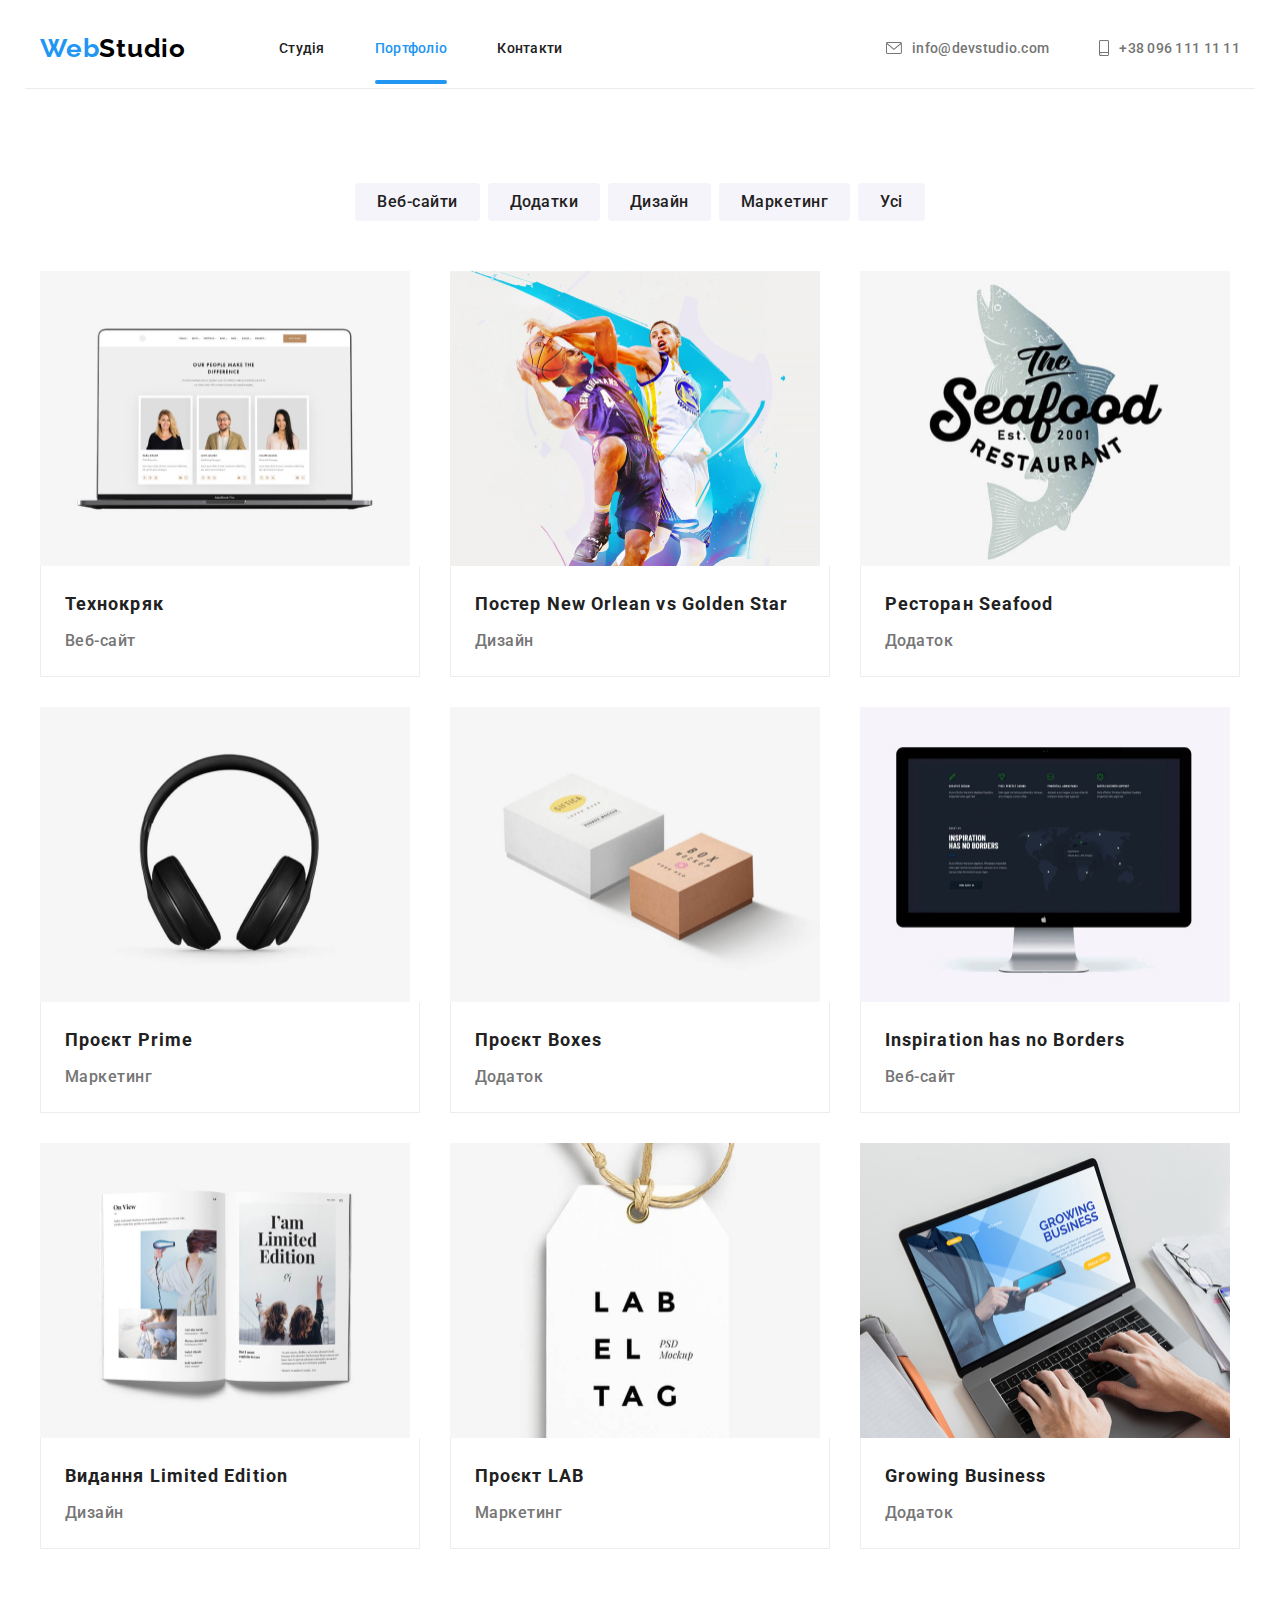
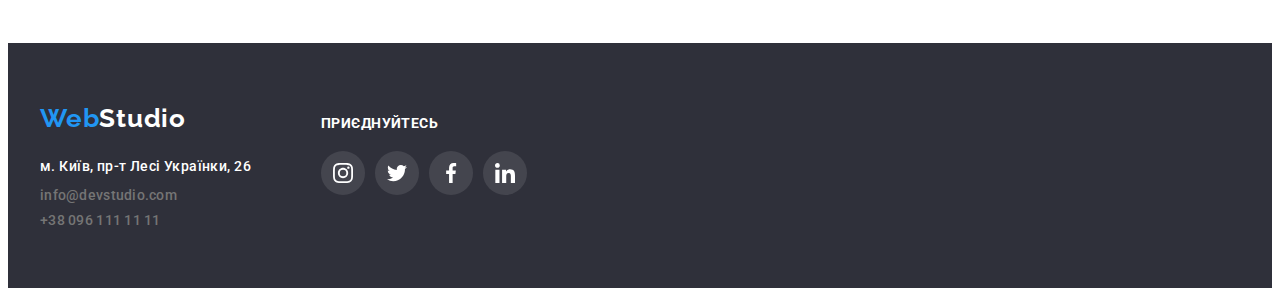
==== portfolio.html @ 2f26e090 "start hw6" ====
<!DOCTYPE html>
<html lang="uk">
  <head>
    <meta charset="UTF-8" />
    <meta http-equiv="X-UA-Compatible" content="IE=edge" />
    <meta name="viewport" content="width=device-width, initial-scale=1.0" />
    <title>Poкtfolio</title>
    <!-- Fonts -->
    <link rel="preconnect" href="https://fonts.googleapis.com" />
    <link rel="preconnect" href="https://fonts.gstatic.com" crossorigin />
    <link
      href="https://fonts.googleapis.com/css2?family=Raleway:wght@700&family=Roboto:wght@400;500;700;900&display=swap"
      rel="stylesheet"
    />
    <!-- Modern-normalize -->
    <link
      rel="stylesheet"
      href="https://cdnjs.cloudflare.com/ajax/libs/modern-normalize/1.1.0/modern-normalize.min.css"
      integrity="sha512-wpPYUAdjBVSE4KJnH1VR1HeZfpl1ub8YT/NKx4PuQ5NmX2tKuGu6U/JRp5y+Y8XG2tV+wKQpNHVUX03MfMFn9Q=="
      crossorigin="anonymous"
      referrerpolicy="no-referrer"
    />
    <!-- Custom styles -->
    <link rel="stylesheet" href="./css/styles.css" />
  </head>
  <body class="page">
    <header class="header">
      <div class="container header-container">
        <a class="link header-link" href="./index.html"
          ><span class="logo-first-color">Web</span><span class="logo-second-color">Studio</span>
        </a>
        <nav class="main-nav">
          <ul class="list header-nav-list">
            <li class="list-item">
              <a class="link" href="./index.html">Студія</a>
            </li>
            <li class="list-item">
              <a class="link current" href="./portfolio.html">Портфоліо</a>
            </li>
            <li class="list-item">
              <a class="link contacts" href="./index.html">Контакти</a>
            </li>
          </ul>
        </nav>
        <ul class="list header-list">
          <li>
            <a class="address-link" href="mailto:info@devstudio.com">
              <svg class="contacts-icon" width="16" height="12">
                <use href="./imeges/icons.svg#icon-envelope"></use>
              </svg>
              info@devstudio.com</a
            >
          </li>
          <li>
            <a class="address-link" href="tel:+380961111111">
              <svg class="contacts-icon" width="10" height="16">
                <use href="./imeges/icons.svg#icon-smartphone"></use>
              </svg>
              +38 096 111 11 11</a
            >
          </li>
        </ul>
      </div>
    </header>
    <main>
      <!--title section-->
      <section class="section projects">
        <div class="container">
          <h1 class="filtrs-title">Projects</h1>
          <ul class="list container-filtrs">
            <li class="filtrs-item">
              <button class="filtrs-btn" type="button">Веб-сайти</button>
            </li>
            <li class="filtrs-item">
              <button class="filtrs-btn" type="button">Додатки</button>
            </li>
            <li class="filtrs-item">
              <button class="filtrs-btn" type="button">Дизайн</button>
            </li>
            <li class="filtrs-item">
              <button class="filtrs-btn" type="button">Маркетинг</button>
            </li>
            <li class="filtrs-item">
              <button class="filtrs-btn" type="button">Усі</button>
            </li>
          </ul>
          <ul class="list container-project">
            <li class="project-item">
              <a class="link project-link" href="./portfolio.html">
                <div class="project-thumb">
                  <img
                  class="project-img"
                  src="./imeges/portfolio/img1.jpg"
                  alt=""
                  width="370"
                  height="295"
                  />
                  <div class="overlay">
                    <p class="overlay-desc">
                      Ресурс пропонує комплексні пропозиції з різним рівнем функціоналу та сервісів. 
                      Все це дозволить відвідувачу отримати вичерпні відомості про компанію чи приватну особу.
                    </p>
                  </div>
                  </div>
                <div class="under-img">
                  <h2 class="project-name">Технокряк</h2>
                  <p class="project-filtr">Веб-сайт</p>
                </div>
              </a>
            </li>
            <li class="project-item">
              <a class="link project-link" href="./portfolio.html">
                <div class="project-thumb">
                <img
                  class="project-img"
                  src="./imeges/portfolio/img2.jpg"
                  alt=""
                  width="370"
                  height="295"
                />
                <div class="overlay">
                  <p class="overlay-desc">
                    Ресурс пропонує комплексні пропозиції з різним рівнем функціоналу та сервісів. 
                    Все це дозволить відвідувачу отримати вичерпні відомості про компанію чи приватну особу.
                  </p>
                </div>
               </div>
                <div class="under-img">
                  <h2 class="project-name">Постер New Orlean vs Golden Star</h2>
                  <p class="project-filtr">Дизайн</p>
                </div>
              </a>
            </li>
            <li class="project-item">
              <a class="link project-link" href="./portfolio.html">
                <div class="project-thumb">
                <img
                  class="project-img"
                  src="./imeges/portfolio/img3.jpg"
                  alt=""
                  width="370"
                  height="295"
                />
                <div class="overlay">
                  <p class="overlay-desc">
                    Ресурс пропонує комплексні пропозиції з різним рівнем функціоналу та сервісів. 
                    Все це дозволить відвідувачу отримати вичерпні відомості про компанію чи приватну особу.
                  </p>
                </div>
              </div>
                <div class="under-img">
                  <h2 class="project-name">Ресторан Seafood</h2>
                  <p class="project-filtr">Додаток</p>
                </div>
              </a>
            </li>
            <li class="project-item">
              <a class="link project-link" href="./portfolio.html">
                <div class="project-thumb">
                <img
                  class="project-img"
                  src="./imeges/portfolio/img4.jpg"
                  alt=""
                  width="370"
                  height="295"
                />
                <div class="overlay">
                  <p class="overlay-desc">
                    Ресурс пропонує комплексні пропозиції з різним рівнем функціоналу та сервісів. 
                    Все це дозволить відвідувачу отримати вичерпні відомості про компанію чи приватну особу.
                  </p>
                </div>
              </div>
                <div class="under-img">
                  <h2 class="project-name">Проєкт Prime</h2>
                  <p class="project-filtr">Маркетинг</p>
                </div>
              </a>
            </li>
            <li class="project-item">
              <a class="link project-link" href="./portfolio.html">
                <div class="project-thumb">
                <img
                  class="project-img"
                  src="./imeges/portfolio/img5.jpg"
                  alt=""
                  width="370"
                  height="295"
                />
                <div class="overlay">
                  <p class="overlay-desc">
                    Ресурс пропонує комплексні пропозиції з різним рівнем функціоналу та сервісів. 
                    Все це дозволить відвідувачу отримати вичерпні відомості про компанію чи приватну особу.
                  </p>
                </div>
              </div>
                <div class="under-img">
                  <h2 class="project-name">Проєкт Boxes</h2>
                  <p class="project-filtr">Додаток</p>
                </div>
              </a>
            </li>
            <li class="project-item">
              <a class="link project-link" href="./portfolio.html">
                <div class="project-thumb">
                <img
                  class="project-img"
                  src="./imeges/portfolio/img6.jpg"
                  alt=""
                  width="370"
                  height="295"
                />
                <div class="overlay">
                  <p class="overlay-desc">
                    Ресурс пропонує комплексні пропозиції з різним рівнем функціоналу та сервісів. 
                    Все це дозволить відвідувачу отримати вичерпні відомості про компанію чи приватну особу.
                  </p>
                </div>
              </div>
                <div class="under-img">
                  <h2 class="project-name">Inspiration has no Borders</h2>
                  <p class="project-filtr">Веб-сайт</p>
                </div>
              </a>
            </li>
            <li class="project-item">
              <a class="link project-link" href="./portfolio.html">
                <div class="project-thumb">
                <img
                  class="project-img"
                  src="./imeges/portfolio/img7.jpg"
                  alt=""
                  width="370"
                  height="295"
                />
                <div class="overlay">
                  <p class="overlay-desc">
                    Ресурс пропонує комплексні пропозиції з різним рівнем функціоналу та сервісів. 
                    Все це дозволить відвідувачу отримати вичерпні відомості про компанію чи приватну особу.
                  </p>
                </div>
              </div>
                <div class="under-img">
                  <h2 class="project-name">Видання Limited Edition</h2>
                  <p class="project-filtr">Дизайн</p>
                </div>
              </a>
            </li>
            <li class="project-item">
              <a class="link project-link" href="./portfolio.html">
                <div class="project-thumb">
                <img
                  class="project-img"
                  src="./imeges/portfolio/img8.jpg"
                  alt=""
                  width="370"
                  height="295"
                />
                <div class="overlay">
                  <p class="overlay-desc">
                    Ресурс пропонує комплексні пропозиції з різним рівнем функціоналу та сервісів. 
                    Все це дозволить відвідувачу отримати вичерпні відомості про компанію чи приватну особу.
                  </p>
                </div>
              </div>
                <div class="under-img">
                  <h2 class="project-name">Проєкт LAB</h2>
                  <p class="project-filtr">Маркетинг</p>
                </div>
              </a>
            </li>
            <li class="project-item">
              <a class="link project-link" href="./portfolio.html">
                <div class="project-thumb">
                <img
                  class="project-img"
                  src="./imeges/portfolio/img9.jpg"
                  alt=""
                  width="370"
                  height="295"
                />
                <div class="overlay">
                  <p class="overlay-desc">
                    Ресурс пропонує комплексні пропозиції з різним рівнем функціоналу та сервісів. 
                    Все це дозволить відвідувачу отримати вичерпні відомості про компанію чи приватну особу.
                  </p>
                </div>
              </div>
                <div class="under-img">
                  <h2 class="project-name">Growing Business</h2>
                  <p class="project-filtr">Додаток</p>
                </div>
              </a>
            </li>
          </ul>
        </div>
      </section>
    </main>

    <!--Нижній блок-->
    
    <footer class="footer">
      <div class="container footer-info">
        <div class="first-column">
          <a class="link" href="./index.html"
            ><span class="logo-first-color">Web</span
            ><span class="logo-sec-col-footer">Studio</span></a
          >
          <address class="container-address" style="font-style: normal">
            <ul class="list">
              <li class="address-link">
                <a
                  class="link address"
                  href="https://goo.gl/maps/CPtrU1FHBa2aNyZL9"
                  target="_blank"
                  rel="noopener noreferrer"
                  >м. Київ, пр-т Лесі Українки, 26</a
                >
              </li>
              <li class="address-item">
                <a class="address-link" href="mailto:info@devstudio.com">info@devstudio.com</a>
              </li>
              <li class="address-item">
                <a class="address-link" href="tel:+380961111111">+38 096 111 11 11</a>
              </li>
            </ul>
          </address>
        </div>
        <div class="social-icons-footer">
          <h3 class="under-social-icons">Приєднуйтесь</h3>
          <ul class="ft-social-list list">
            <li class="ft-social-item">
              <a
                class="ft-social-link link"
                href="https://www.instagram.com"
                target="_blank"
                rel="noopener noreferrer"
                aria-label="Instagram"
              >
                <svg class="ft-social-icon" width="20" height="20">
                  <use href="./imeges/icons.svg#icon-instagram"></use>
                </svg>
              </a>
            </li>
            <li class="social-item">
              <a
                class="ft-social-link link"
                href="https://twitter.com/"
                target="_blank"
                rel="noopener noreferrer"
                aria-label="Instagram"
              >
                <svg class="ft-social-icon" width="20" height="20">
                  <use href="./imeges/icons.svg#icon-twitter"></use>
                </svg>
              </a>
            </li>
            <li class="social-item">
              <a
                class="ft-social-link link"
                href="https://facebook.com/"
                target="_blank"
                rel="noopener noreferrer"
                aria-label="Instagram"
              >
                <svg class="ft-social-icon" width="20" height="20">
                  <use href="./imeges/icons.svg#icon-facebook"></use>
                </svg>
              </a>
            </li>
            <li class="social-item">
              <a
                class="ft-social-link link"
                href="https://www.linkedin.com"
                target="_blank"
                rel="noopener noreferrer"
                aria-label="Instagram"
              >
                <svg class="ft-social-icon" width="20" height="20">
                  <use href="./imeges/icons.svg#icon-linkedin"></use>
                </svg>
              </a>
            </li>
          </ul>
        </div>
      </div>
    </footer>
  </body>
</html>
---- css/styles.css ----
:root {
  /* Fonts */
  --main-font: 'Roboto', sans-serif;
  --secondary-font: 'Raleway', sans-serif;

  /* colors */
  --main-txt-cl: #212121;
  --light-txt-cl: #757575;
  --other-txt-cl: #ffffff;
  --accent-txt-cl: #2196f3;
  --gray-icon-cl: #afb1b8;

  /* Others */

  --anim-hover: 250ms cubic-bezier(0.4, 0, 0.2, 1);
}

.page {
  font-family: var(--main-font);
  font-size: 14px;
  text-align: center;
  color: var(--main-txt-cl);
}

/* reset */
.link,
.address-link {
  text-decoration: none;
}
.list {
  list-style: none;
}

.section {
  padding-top: 94px;
  padding-bottom: 94px;
}

h1,
h2,
h3,
h4,
h5,
h6,
p {
  margin: 0;
}

img {
  display: block;
}

.link {
  text-decoration: none;
  color: currentColor;
}

.list {
  list-style: none;
  margin: 0;
  padding: 0;
}

.container {
  width: 1200px;
  padding-left: 15px;
  padding-right: 15px;
  margin-left: auto;
  margin-right: auto;
}

/**
    |============================
    | Header
    |============================
  */

.header {
  text-align: left;
}

.header-container {
  display: flex;
  border-bottom: 1px solid #ececec;
  align-items: center;
}
.logo-first-color,
.logo-second-color,
.logo-sec-col-footer {
  font-family: var(--secondary-font);
  font-style: normal;
  font-weight: 700;
  font-size: 26px;
  line-height: 31px;
  letter-spacing: 0.03em;
}

.logo-first-color {
  color: var(--accent-txt-cl);
}

.logo-second-color {
  color: #000000;
}

.main-nav {
  margin-left: 93px;
  padding-top: 32px;
  padding-bottom: 32px;
}

.header-nav-list {
  display: flex;
  gap: 50px;
}

.header-list {
  display: flex;
  padding-top: 32px;
  margin-left: auto;
  gap: 50px;
  padding-bottom: 32px;
}

.link,
.address-link {
  font-weight: 500;
  line-height: calc(16 / 14);
  letter-spacing: 0.02em;
  color: var(--main-txt-cl);
  transition: color var(--anim-hover);
}

.address-link {
  color: var(--light-txt-cl);
  display: flex;
  gap: 10px;
  align-items: center;
}

.link:hover,
.link:focus,
.current,
.link:focus,
.address-link:hover,
.address-link:focus {
  color: var(--accent-txt-cl);
}

.contacts-icon {
  fill: currentColor;
}

.current {
  position: relative;
}

.current::after {
  content: '';
  display: block;

  position: absolute;
  left: 0;
  bottom: -28px;

  width: 100%;
  height: 4px;
  border-radius: 2px; 
  background-color: var(--accent-txt-cl);
}

/**
    |============================
    | Hero
    |============================
  */

.hero {
  max-width: 1600px;
  margin-left: auto;
  margin-right: auto;
  background-image: linear-gradient(to right, rgb(47, 48, 58, 0.4), rgba(47, 48, 58, 0.4)),
    url(../imeges/fon-img/Img.jpg);
  background-repeat: no-repeat;
  background-size: cover;
  background-position: center;

  background-color: #2f303a;
  padding-top: 200px;
  padding-bottom: 200px;
}

.hero-title {
  font-size: 44px;
  line-height: calc(60 / 44);
  letter-spacing: 0.06em;
  color: var(--other-txt-cl);
  text-transform: uppercase;
  margin-bottom: 30px;
  width: 696px;
  margin-left: auto;
  margin-right: auto;
}

.hero-btn {
  font-family: inherit;
  font-weight: 700;
  font-size: 16px;
  line-height: calc(30 / 16);
  letter-spacing: 0.06em;
  color: var(--other-txt-cl);
  background-color: var(--accent-txt-cl);
  cursor: pointer;
  border-radius: 4px;
  padding: 10px 32px;
  border: none;
  transition: background-color var(--anim-hover);
}


.hero-btn:hover,
.hero-btn:focus {
  background-color: #188ce8;
}

/**
    |============================
    | About
    |============================
  */
.about {
  text-align: left;
}

.container-about {
  display: flex;
  gap: 30px;
}

.about-item {
  flex-basis: ((100%-90px) / 4);
}

.about-block {
  display: flex;
  background-color: #f5f4fa;
  height: 120px;
  align-items: center;
  justify-content: center;
  border-radius: 4px;
  margin-bottom: 30px;
}

.about-title {
  position: absolute;
  width: 1px;
  height: 1px;
  margin: -1px;
  border: 0;
  padding: 0;
  white-space: nowrap;
  clip-path: inset(100%);
  clip: rect(0 0 0 0);
}

.about-preference {
  font-weight: 700;
  font-size: 14px;
  line-height: calc(16 / 14);
  letter-spacing: 0.03em;
  text-transform: uppercase;
}

.about-txt {
  font-size: 14px;
  line-height: calc(24 / 14);
  letter-spacing: 0.03em;
  color: var(--light-txt-cl);
  margin-top: 10px;
}

/**
    |============================
    | Activity
    |============================
  */

.activity {
  padding-top: 0px;
}

.activity-title {
  font-weight: 700;
  font-size: 36px;
  line-height: calc(42 / 36);
  letter-spacing: 0.03em;
  
}

.container-activity {
  display: flex;
  gap: 30px;
  margin-top: 50px;
  padding-top: 0px;
}

.act-thumb {
position: relative;
}

.act-img-bloc {
  position: absolute;
  bottom: 0;
  left: 0;

  width: 100%;
  height: 70px;
  background:rgba(47, 48, 58, 0.8);
  

  display: flex;
  align-items: center;
  justify-content: center;
}

.act-img-title {
  text-transform: uppercase;
  color: var(--other-txt-cl);
  font-weight: 700;
  line-height: calc(16 / 14);
  letter-spacing: 0.03em;
}










.act-img-title {

}

/**
    |============================
    | Team
    |============================
  */

.team {
  background-color: #f5f4fa;
}

.team-title {
  font-weight: 700;
  font-size: 36px;
  line-height: calc(42 / 36);
  letter-spacing: 0.03em;
}

.container-team {
  display: flex;
  margin-top: 50px;
  gap: 30px;
}

.team-card {
  padding-top: 20px;
  padding-bottom: 20px;
  background-color: var(--other-txt-cl);
  border-radius: 0px 0px 4px 4px;
}
.team-item {
  box-shadow: 0px 1px 3px rgba(0, 0, 0, 0.12), 0px 1px 1px rgba(0, 0, 0, 0.14),
    0px 2px 1px rgba(0, 0, 0, 0.2);
  border-radius: 0px 0px 4px 4px;
}

.team-expert {
  font-weight: 500;
  font-size: 16px;
  line-height: calc(19 / 16);
  letter-spacing: 0.03em;
  margin-bottom: 10px;
}

.team-profil {
  font-size: 16px;
  line-height: calc(19 / 16);
  letter-spacing: 0.03em;
  color: var(--light-txt-cl);
  margin-bottom: 16px;
}

.social-list {
  display: flex;
  gap: 10px;
  justify-content: center;
}

.social-link {
  display: flex;
  align-items: center;
  justify-content: center;
  width: 44px;
  height: 44px;
  background-color: var(--other-txt-cl);
  border-radius: 50%;
  color: var(--gray-icon-cl);
  transition: background-color var(--anim-hover), color var(--anim-hover);
}

.social-link:hover,
.social-link:focus {
  background-color: var(--accent-txt-cl);
  color: var(--other-txt-cl);
}

.social-icon {
  fill: currentColor;
}

/**
    |============================
    | Client
    |============================
  */

.client-title {
  font-weight: 700;
  font-size: 36px;
  line-height: calc(42 / 36);
  letter-spacing: 0.03em;
  margin-bottom: 50px;
}

.clients-list {
  display: flex;
  gap: 30px;
  justify-content: center;
}

.client-item {
  flex-basis: calc((100% - 150px) / 6);
}

.client-link {
  display: flex;
  align-items: center;
  justify-content: center;
  background-color: var(--other-txt-cl);
  color: var(--gray-icon-cl);
  height: 92px;
  border: 1px solid var(--gray-icon-cl);
  border-radius: 4px;
  transition: border-color var(--anim-hover), color var(--anim-hover);
}

.client-link:hover,
.client-link:focus {
  color: var(--accent-txt-cl);
  border-color: var(--accent-txt-cl);
}

.client-icon {
  fill: currentColor;
}

/**
    |============================
    | Footer
    |============================
  */

.footer {
  background-color: #2f303a;
  padding-top: 60px;
  padding-bottom: 60px;
}

.footer-info {
  display: flex;
  gap: 70px;
}

.footer,
.address {
  line-height: calc(24 / 14);
  letter-spacing: 0.03em;
  color: var(--other-txt-cl);
  text-align: left;
}

.container-address {
  margin-top: 20px;
}

.address-item {
  margin-top: 9px;
}

.logo-sec-col-footer {
  color: var(--other-txt-cl);
}

.under-social-icons {
  font-weight: 700;
  font-size: 14px;
  line-height: calc(16 / 14);
  letter-spacing: 0.03em;
  text-transform: uppercase;
  color: var(--other-txt-cl);
  margin-bottom: 20px;
  padding-top: 12px;
}

.ft-social-list {
  display: flex;
  gap: 10px;
  justify-content: center;
}

.ft-social-link {
  display: flex;
  align-items: center;
  justify-content: center;
  width: 44px;
  height: 44px;
  border-radius: 50%;
  background-color: rgba(255, 255, 255, 0.1);
  color: var(--other-txt-cl);
  transition: background-color var(--anim-hover), color var(--anim-hover);
}

.ft-social-link:hover,
.ft-social-link:focus {
  background-color: var(--accent-txt-cl);
  color: var(--other-txt-cl);
}

.ft-social-icon {
  fill: currentColor;
}

/*
    |============================
    |Modal window
    |============================
  */

.beckdrop {
  position: fixed;
  left: 0;
  top: 0;
  z-index: 100;

  width: 100%;
  height: 100%;
  background-color: rgba(0, 0, 0, 0.4);
  opacity: 1; 
  transition: opacity var(--anim-hover); 
}

.beckdrop.is-hidden {
  opacity: 0;
  pointer-events: none;
  visibility: hidden;
  opacity: 40%;
 
  
}

.modal {
  position: absolute;
  top: 50%;
  left: 50%;
  
  width: 528px;
  height: 581px;
  background: var(--other-txt-cl);
  box-shadow: 0px 1px 3px rgba(0, 0, 0, 0.12), 0px 1px 1px rgba(0, 0, 0, 0.14),
    0px 2px 1px rgba(0, 0, 0, 0.2);
  border-radius: 4px;

  transform: translate(-50%, -50%) scale(1); 
  transition: transform var(--anim-hover);

  animation: modal-anim 1000ms linear 200ms;
}

@keyframes modal-anim {
  0% {
    background-color: rgb(133, 25, 249);
    transform: rotate(360deg);
  }

  50% {
    background-color: rgb(46, 236, 246);
    transform: rotate(180deg);
  }

  100% {
    background-color: var(--other-txt-cl);
    transform: rotate(0px);
  }
}

.modal-btn {
  position: absolute;
  top: 8px;
  right: 8px;

  display: flex;
  align-items: center;
  justify-content: center;

  width: 30px;
  height: 30px;
  border-radius: 50%;
  background: var(--other-txt-cl);
  border: 1px solid rgba(0, 0, 0, 0.1);

  cursor: pointer;
}



/*
    |*********************************************************
    | Portfolio page
    |*********************************************************
  */

/*
    |============================
    |Filters
    |============================
  */

.container-filtrs {
  display: flex;
  gap: 8px;
  justify-content: center;
}

.filtrs-title {
  position: absolute;
  width: 1px;
  height: 1px;
  margin: -1px;
  border: 0;
  padding: 0;
  white-space: nowrap;
  clip-path: inset(100%);
  clip: rect(0 0 0 0);
  overflow: hidden;
}

.filtrs-btn {
  font-family: inherit;
  font-weight: 500;
  font-size: 16px;
  line-height: calc(26 / 16);
  letter-spacing: 0.03em;
  color: var(--main-txt-cl);
  background-color: #f5f4fa;
  padding: 6px 22px;
  border: none;
  border-radius: 4px;
  transition: background-color var(--anim-hover), 
  box-shadow var(--anim-hover),
  color var(--anim-hover);

  cursor: pointer;
}

.filtrs-btn:hover,
.filtrs-btn:focus {
  box-shadow: 0px 3px 1px rgba(0, 0, 0, 0.1), 0px 1px 2px rgba(0, 0, 0, 0.08),
    0px 2px 2px rgba(0, 0, 0, 0.12);
  color: var(--other-txt-cl);
  background-color: var(--accent-txt-cl);
}

.filtrs-btn:hover,
.filtrs-btn:focus {
  color: var(--other-txt-cl);
  background-color: var(--accent-txt-cl);
}

.filtrs-btn:active {
  color: var(--accent-txt-cl);
}

*/
/*
    |============================
    |Projects
    |============================
  */

.projects-title {
  position: absolute;
  width: 1px;
  height: 1px;
  margin: -1px;
  border: 0;
  padding: 0;
  white-space: nowrap;
  clip-path: inset(100%);
  clip: rect(0 0 0 0);
  overflow: hidden;
}

.container-project {
  display: flex;
  flex-wrap: wrap;
  margin-top: 50px;
  text-align: left;
}

.project-item {
  flex-basis: calc((100% - 60px) / 3);
  margin-right: 30px;
  margin-bottom: 30px;
}

.project-item:nth-child(3n) {
  margin-right: 0;
}

.project-item:nth-last-child(-n + 3) {
  margin-bottom: 0;
}

.project-link {
  display: block;
  transition: box-shadow var(--anim-hover);
}

.project-link:hover,
.project-link:focus {
  box-shadow: 0px 1px 1px rgba(0, 0, 0, 0.12), 0px 4px 4px rgba(0, 0, 0, 0.06),
    1px 4px 6px rgba(0, 0, 0, 0.16);
}

.project-thumb {
  position: relative;
  overflow: hidden;
}

.overlay {
  position: absolute;
  top: 0;
  left: 0;

  transform: translatey(100%);

  transition: transform var(--anim-hover);

  width: 100%;
  height: 101%;
  background: rgba(33, 150, 243, 0.9);
  padding: 20px;

  display: flex;
  align-items: center;
  justify-content: center;
}

.project-item:hover .overlay {
  transform: translatey(0);
}

.overlay-desc {
  color: var(--other-txt-cl);
  font-weight: 400;
  font-size: 18px;
  line-height: calc(28 / 18);
  letter-spacing: 0.03em;
}

.under-img {
  padding: 20px 24px;
  border-right: 1px solid #eeeeee;
  border-bottom: 1px solid #eeeeee;
  border-left: 1px solid #eeeeee;
}

.project-name {
  color: var(--main-txt-cl);
  font-weight: 700;
  font-size: 18px;
  line-height: calc(36 / 18);
  letter-spacing: 0.06em;
}

.project-filtr {
  font-size: 16px;
  line-height: calc(30 / 16);
  letter-spacing: 0.03em;
  color: var(--light-txt-cl);
  margin-top: 4px;
}
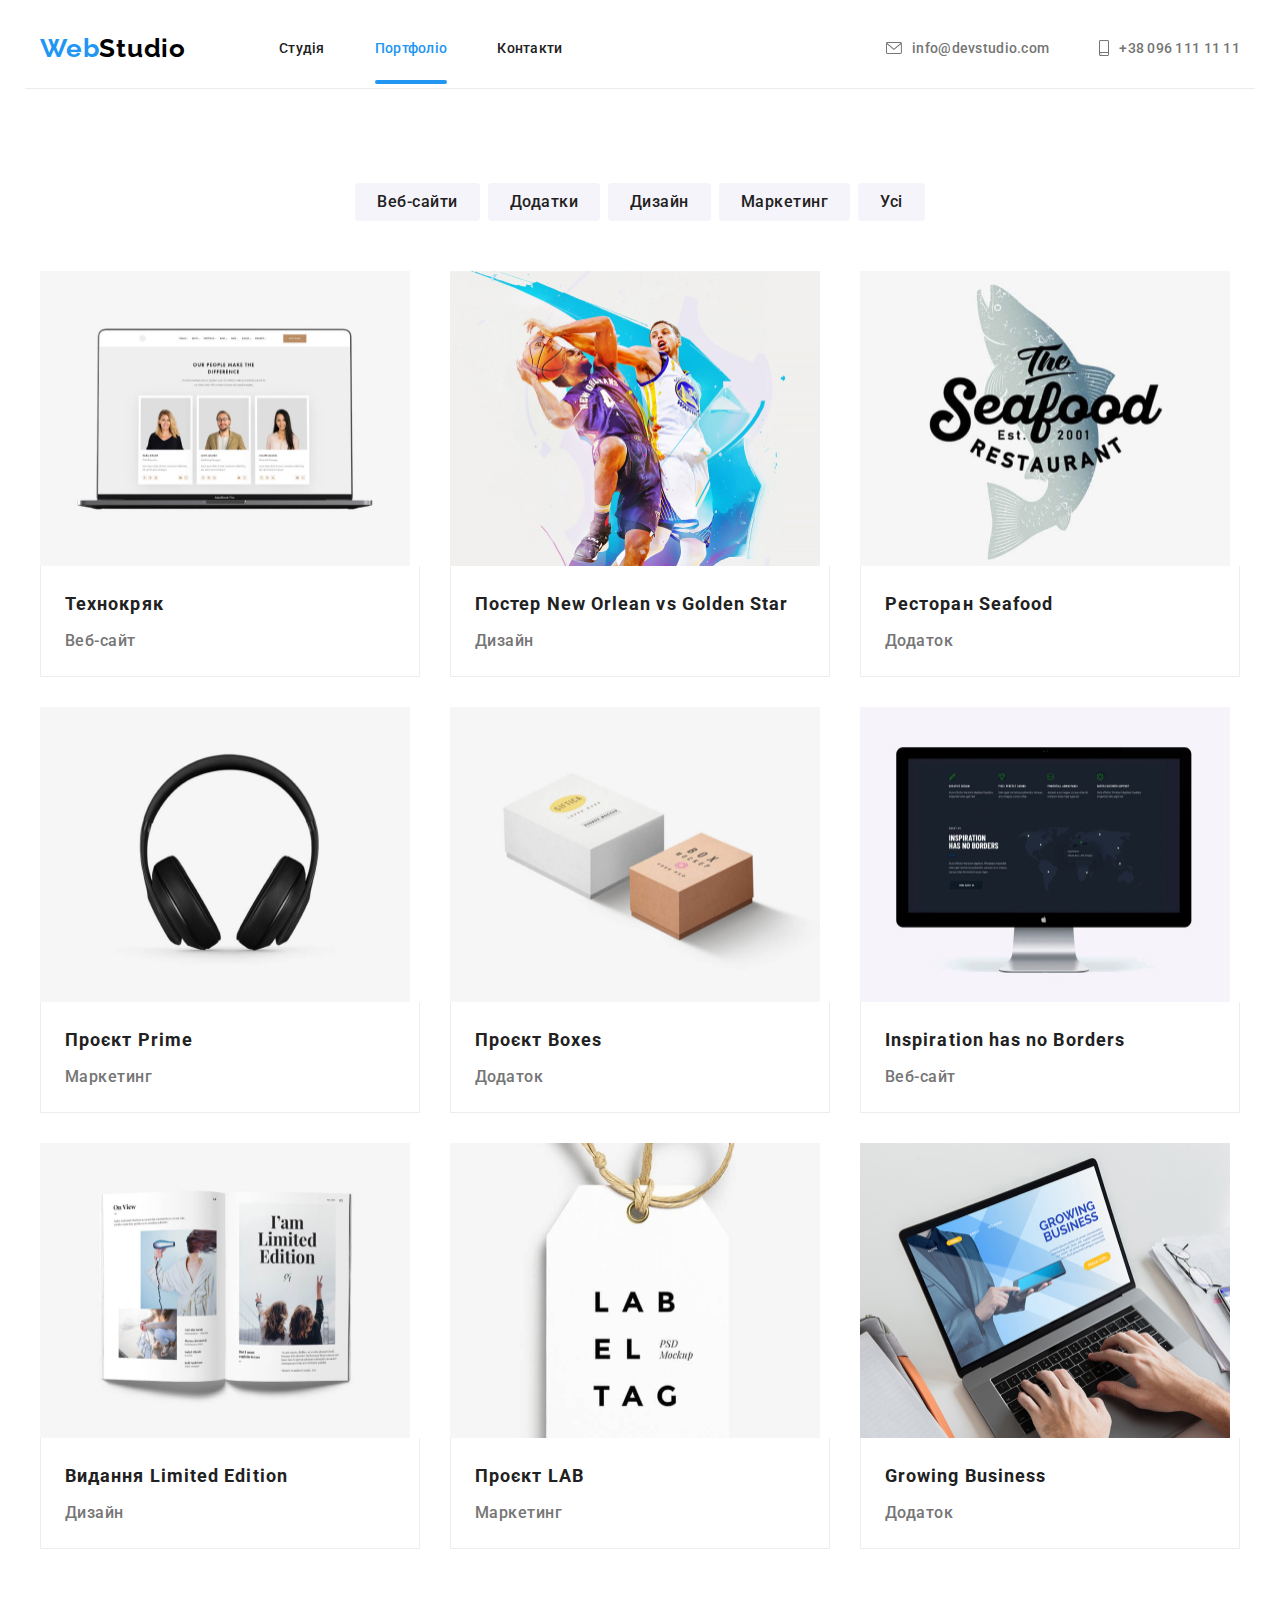
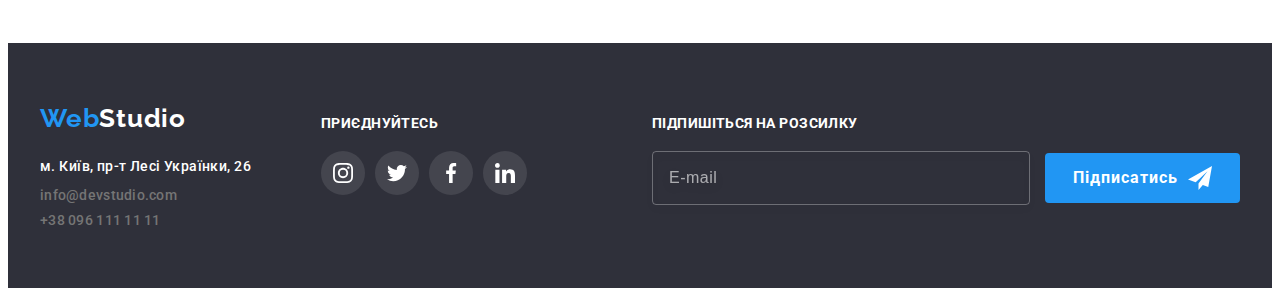
==== commit 59d0ea29: "hw 6 finish" ====
--- a/portfolio.html
+++ b/portfolio.html
@@ -383,6 +383,18 @@
             </li>
           </ul>
         </div>
+        <div class="email-form-ft">
+          <h3 class="ft-email-title">Підпишіться на розсилку</h3>
+          <lable class="ft-form-email">
+            <input class="ft-email" type="email" name="user-mail" required placeholder="E-mail" />
+            <button class="ft-btn-send" type="submit">
+              Підписатись
+              <svg class="ft-send-icon" width="24" height="24">
+                <use href="./imeges/icons.svg#icon-send"></use>
+              </svg>
+            </button>
+          </lable>
+        </div>
       </div>
     </footer>
   </body>
--- a/css/styles.css
+++ b/css/styles.css
@@ -11,7 +11,6 @@
   --gray-icon-cl: #afb1b8;
 
   /* Others */
-
   --anim-hover: 250ms cubic-bezier(0.4, 0, 0.2, 1);
 }
 
@@ -165,7 +164,7 @@
 
   width: 100%;
   height: 4px;
-  border-radius: 2px; 
+  border-radius: 2px;
   background-color: var(--accent-txt-cl);
 }
 
@@ -216,7 +215,6 @@
   border: none;
   transition: background-color var(--anim-hover);
 }
-
 
 .hero-btn:hover,
 .hero-btn:focus {
@@ -294,7 +292,6 @@
   font-size: 36px;
   line-height: calc(42 / 36);
   letter-spacing: 0.03em;
-  
 }
 
 .container-activity {
@@ -305,7 +302,7 @@
 }
 
 .act-thumb {
-position: relative;
+  position: relative;
 }
 
 .act-img-bloc {
@@ -315,8 +312,7 @@
 
   width: 100%;
   height: 70px;
-  background:rgba(47, 48, 58, 0.8);
-  
+  background: rgba(47, 48, 58, 0.8);
 
   display: flex;
   align-items: center;
@@ -331,17 +327,7 @@
   letter-spacing: 0.03em;
 }
 
-
-
-
-
-
-
-
-
-
 .act-img-title {
-
 }
 
 /**
@@ -545,6 +531,80 @@
   fill: currentColor;
 }
 
+.ft-email-title {
+  font-weight: 700;
+  font-size: 14px;
+  line-height: calc(16 / 14);
+  letter-spacing: 0.03em;
+  text-transform: uppercase;
+  color: var(--other-txt-cl);
+  margin-bottom: 20px;
+  padding-top: 12px;
+}
+
+.email-form-ft {
+  margin-left: auto;
+}
+
+.ft-email {
+  width: 358px;
+  height: 50px;
+  background-color: inherit;
+  border: 1px solid rgba(255, 255, 255, 0.3);
+  filter: drop-shadow(0px 4px 4px rgba(0, 0, 0, 0.15));
+  border-radius: 4px;
+  padding-left: 16px;
+  outline: transparent;
+  
+
+  transition: border-color var(--anim-hover);
+}
+
+.ft-email:focus,
+.ft-email:not(:placeholder-shown) {
+  border-color: var(--accent-txt-cl);
+}
+
+.ft-email::placeholder {
+  font-size: 16px;
+  line-height: calc(20 / 16);
+  letter-spacing: 0.03em;
+  color: rgba(255, 255, 255, 0.6);
+}
+
+.ft-btn-send {
+  position: relative;
+  font-family: inherit;
+  font-weight: 700;
+  font-size: 16px;
+  line-height: calc(30 / 16);
+  letter-spacing: 0.06em;
+  color: var(--other-txt-cl);
+  background-color: var(--accent-txt-cl);
+  margin-left: 12px;
+  
+
+  border-radius: 4px;
+  padding: 10px 62px 10px 28px;
+  border: none;
+  transition: background-color var(--anim-hover);
+
+  cursor: pointer;
+}
+
+.ft-btn-send:hover,
+.ft-btn-send:focus {
+  background-color: #188ce8;
+}
+
+.ft-send-icon {
+  position: absolute;
+  right: 28px;
+  bottom: 13px;
+  margin-left: 10px;
+  fill: var(--other-txt-cl);
+}
+
 /*
     |============================
     |Modal window
@@ -560,8 +620,8 @@
   width: 100%;
   height: 100%;
   background-color: rgba(0, 0, 0, 0.4);
-  opacity: 1; 
-  transition: opacity var(--anim-hover); 
+  opacity: 1;
+  transition: opacity var(--anim-hover);
 }
 
 .beckdrop.is-hidden {
@@ -569,15 +629,13 @@
   pointer-events: none;
   visibility: hidden;
   opacity: 40%;
- 
-  
 }
 
 .modal {
   position: absolute;
   top: 50%;
   left: 50%;
-  
+
   width: 528px;
   height: 581px;
   background: var(--other-txt-cl);
@@ -585,27 +643,9 @@
     0px 2px 1px rgba(0, 0, 0, 0.2);
   border-radius: 4px;
 
-  transform: translate(-50%, -50%) scale(1); 
+  transform: translate(-50%, -50%) scale(1);
   transition: transform var(--anim-hover);
-
-  animation: modal-anim 1000ms linear 200ms;
-}
-
-@keyframes modal-anim {
-  0% {
-    background-color: rgb(133, 25, 249);
-    transform: rotate(360deg);
-  }
-
-  50% {
-    background-color: rgb(46, 236, 246);
-    transform: rotate(180deg);
-  }
-
-  100% {
-    background-color: var(--other-txt-cl);
-    transform: rotate(0px);
-  }
+  padding-bottom: 40px;
 }
 
 .modal-btn {
@@ -623,10 +663,194 @@
   background: var(--other-txt-cl);
   border: 1px solid rgba(0, 0, 0, 0.1);
 
+  transition: fill var(--anim-hover);
+
   cursor: pointer;
 }
 
-
+.modal-btn:hover,
+.modal-btn:focus {
+  fill: var(--accent-txt-cl);
+}
+
+.register-form-title {
+  display: block;
+  text-align: center;
+  font-weight: 700;
+  font-size: 20px;
+  line-height: calc(23 / 20);
+  letter-spacing: 0.03em;
+  margin-top: 40px;
+}
+
+.register-form-group {
+  margin-top: 12px;
+}
+
+.register-form-field {
+  position: relative;
+  display: block;
+  margin-bottom: 10px;
+  margin-left: 40px;
+  margin-right: 40px;
+}
+
+.register-form-input {
+  width: 100%;
+  height: 40px;
+  padding-left: 48px;
+  padding-right: 48px;
+
+  border: 1px solid rgba(33, 33, 33, 0.2);
+  border-radius: 4px;
+  outline: transparent;
+  transition: border-color var(--anim-hover);
+}
+
+.register-form-input:focus,
+.register-form-input:not(:placeholder-shown) {
+  border-color: var(--accent-txt-cl);
+}
+
+.register-form-input::placeholder {
+  opacity: 0;
+  transition: opacity var(--anim-hover);
+}
+
+.register-form-input:focus::placeholder {
+  opacity: 1;
+}
+
+.register-form-label {
+  display: block;
+  text-align: left;
+  font-size: 12px;
+  line-height: calc(14 / 12);
+  letter-spacing: 0.01em;
+  color: var(--light-txt-cl);
+  text-align: left;
+  margin-bottom: 4px;
+}
+
+.register-form-icon {
+  position: absolute;
+  bottom: 11px;
+  left: 12px;
+
+  transition: fill var(--anim-hover);
+}
+
+.register-form-input:focus ~ .register-form-icon {
+  fill: var(--accent-txt-cl);
+}
+
+.register-form-message {
+  display: block;
+  width: 100%;
+  height: 120px;
+  padding: 12px 16px;
+
+  font-size: 14px;
+
+  resize: none;
+  outline: transparent;
+  border: 1px solid rgba(33, 33, 33, 0.2);
+  border-radius: 4px;
+
+  transition: border-color var(--anim-hover);
+}
+
+.register-form-message::placeholder {
+  font-size: 12px;
+  line-height: calc(14 / 12);
+  letter-spacing: 0.01em;
+  color: rgba(117, 117, 117, 0.5);
+}
+
+.register-form-message:focus,
+.register-form-message:not(:placeholder-shown) {
+  border-color: var(--accent-txt-cl);
+}
+
+.register-form-field:last-child {
+  margin-bottom: 20px;
+}
+
+.register-form-agreement {
+  display: flex;
+  align-items: center;
+  justify-content: center;
+  gap: 8.38px;
+
+  margin-bottom: 30px;
+}
+
+.icon-checked {
+  opacity: 0;
+  fill: var(--accent-txt-cl);
+  transition: opacity var(--anim-hover);
+}
+
+.register-form-checkbox:checked + .register-form-icons .icon-checked {
+  opacity: 1;
+}
+.icon-unchecked {
+  transition: opacity var(--anim-hover);
+}
+
+.register-form-checkbox:checked + .register-form-icons .icon-unchecked {
+  opacity: 0;
+}
+
+.register-form-checkbox:focus + .register-form-icons {
+  outline-offset: 1px;
+}
+
+.register-form-desc {
+  line-height: (24 / 14);
+  letter-spacing: 0.03em;
+  color: var(--light-txt-cl);
+  user-select: none;
+}
+
+.register-form-link {
+  color: var(--accent-txt-cl);
+}
+
+.visually-hidden {
+  position: absolute;
+  width: 1px;
+  height: 1px;
+  margin: -1px;
+  border: 0;
+  padding: 0;
+  white-space: nowrap;
+  clip-path: inset(100%);
+  clip: rect(0 0 0 0);
+}
+
+.register-form-btn {
+  font-family: inherit;
+  font-weight: 700;
+  font-size: 16px;
+  line-height: calc(30 / 16);
+  letter-spacing: 0.06em;
+  color: var(--other-txt-cl);
+  background-color: var(--accent-txt-cl);
+
+  border-radius: 4px;
+  padding: 10px 52px;
+  border: none;
+  transition: background-color var(--anim-hover);
+  box-shadow: 0px 4px 4px rgba(0, 0, 0, 0.15);
+
+  cursor: pointer;
+}
+
+.register-form-btn:hover,
+.register-form-btn:focus {
+  background-color: #188ce8;
+}
 
 /*
     |*********************************************************
@@ -670,9 +894,8 @@
   padding: 6px 22px;
   border: none;
   border-radius: 4px;
-  transition: background-color var(--anim-hover), 
-  box-shadow var(--anim-hover),
-  color var(--anim-hover);
+  transition: background-color var(--anim-hover), box-shadow var(--anim-hover);
+  color: var(--anim-hover);
 
   cursor: pointer;
 }
